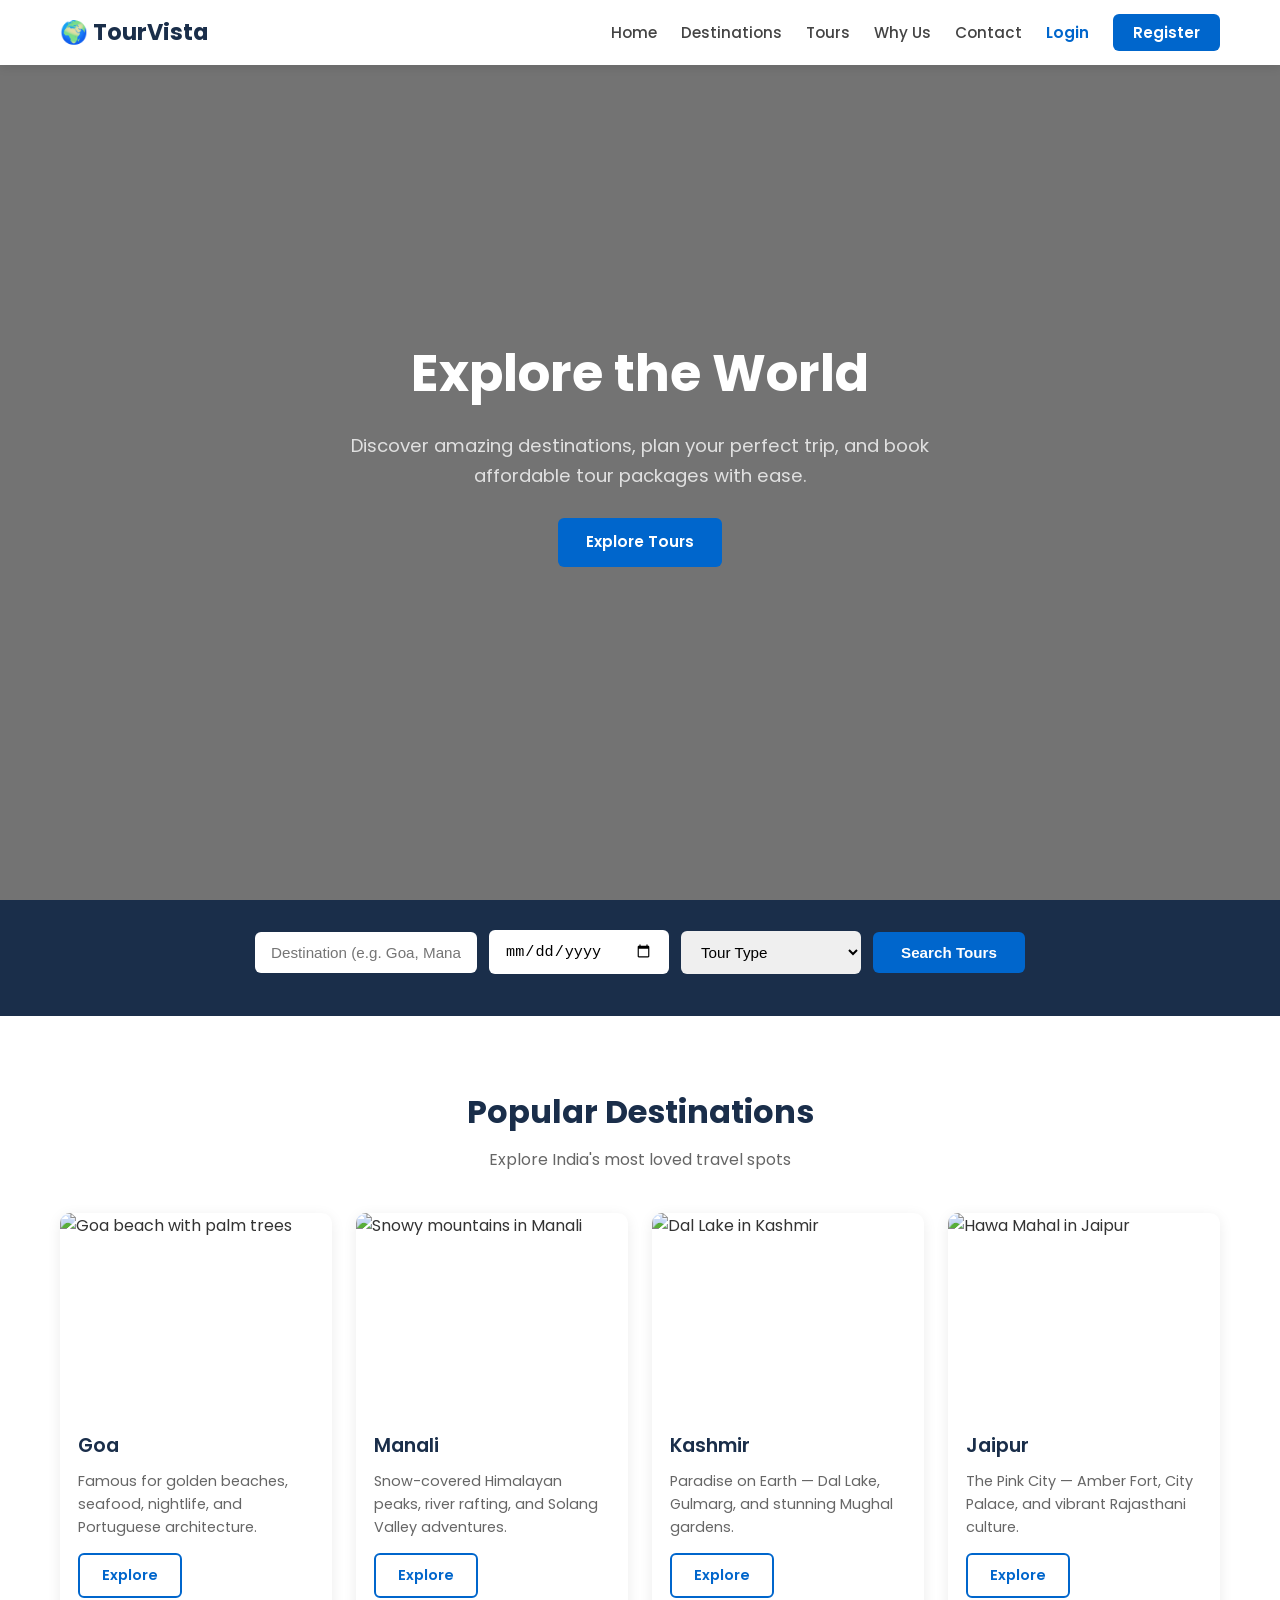
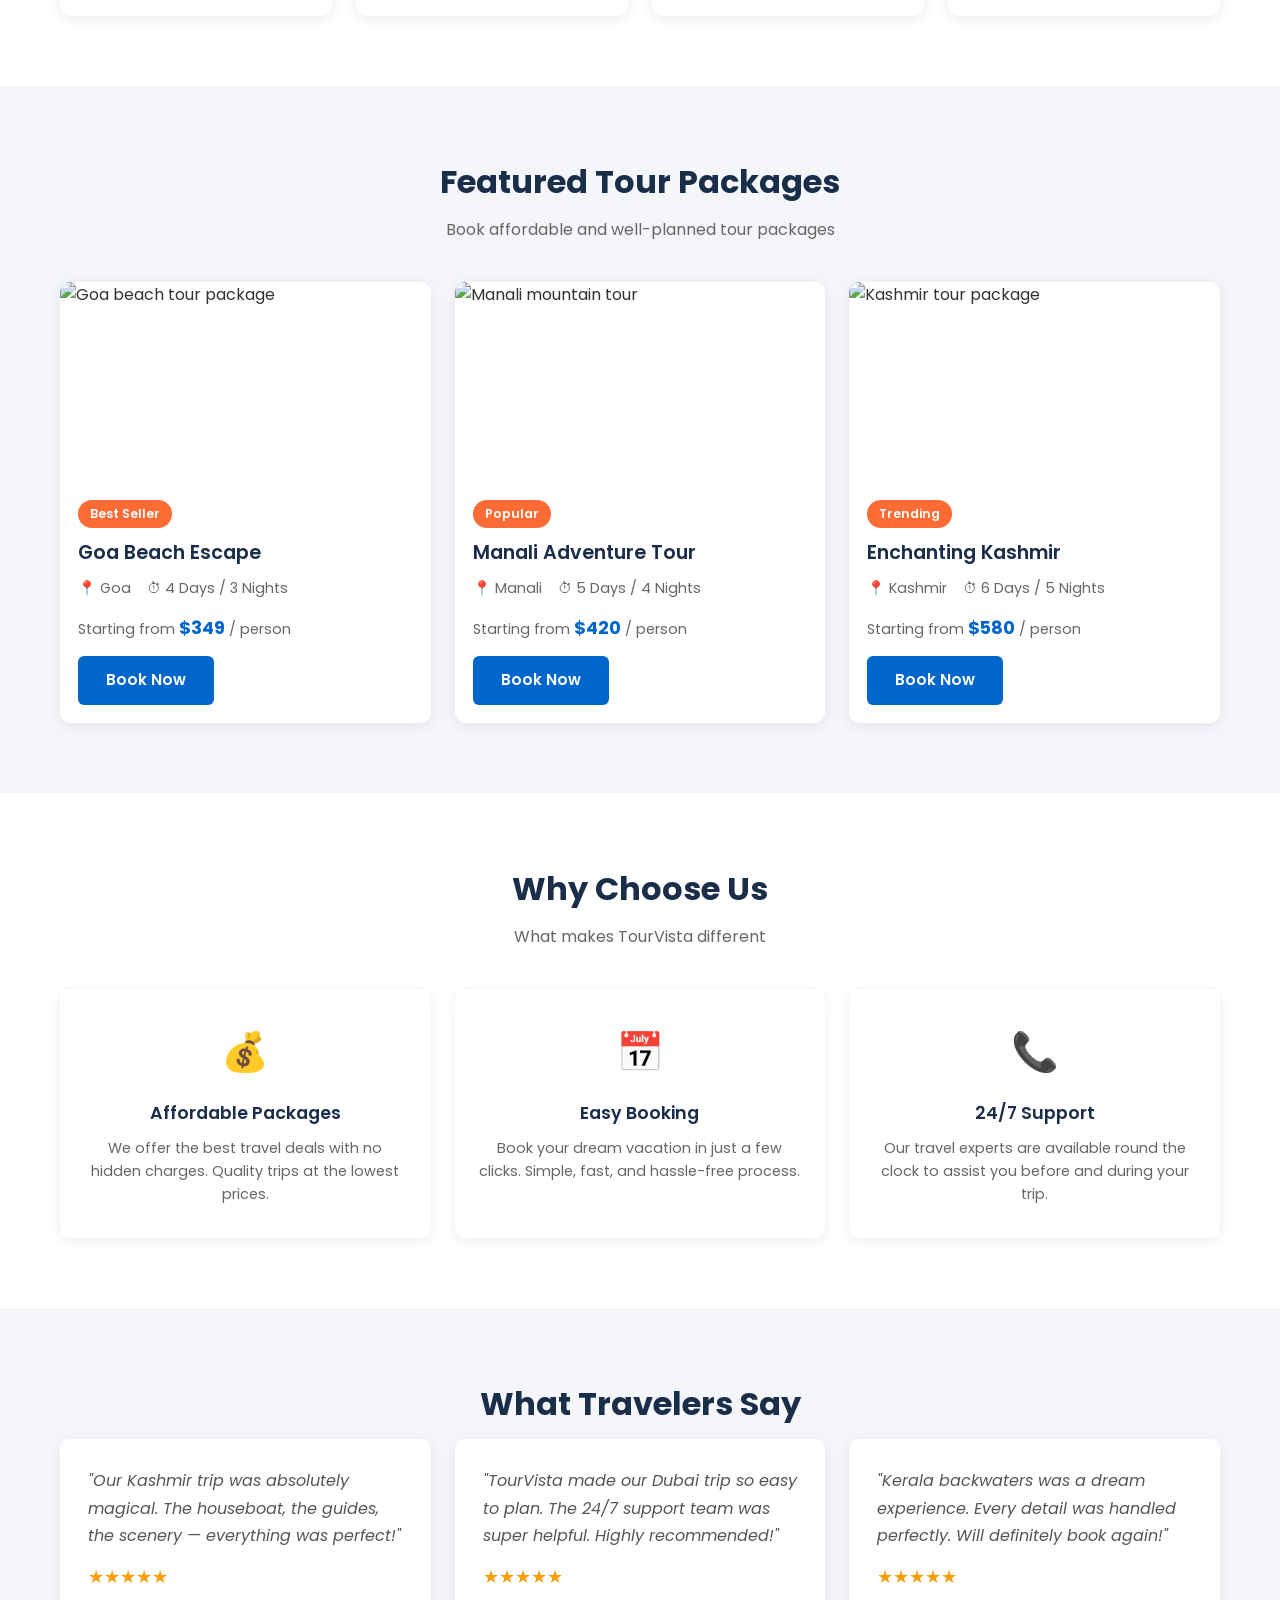
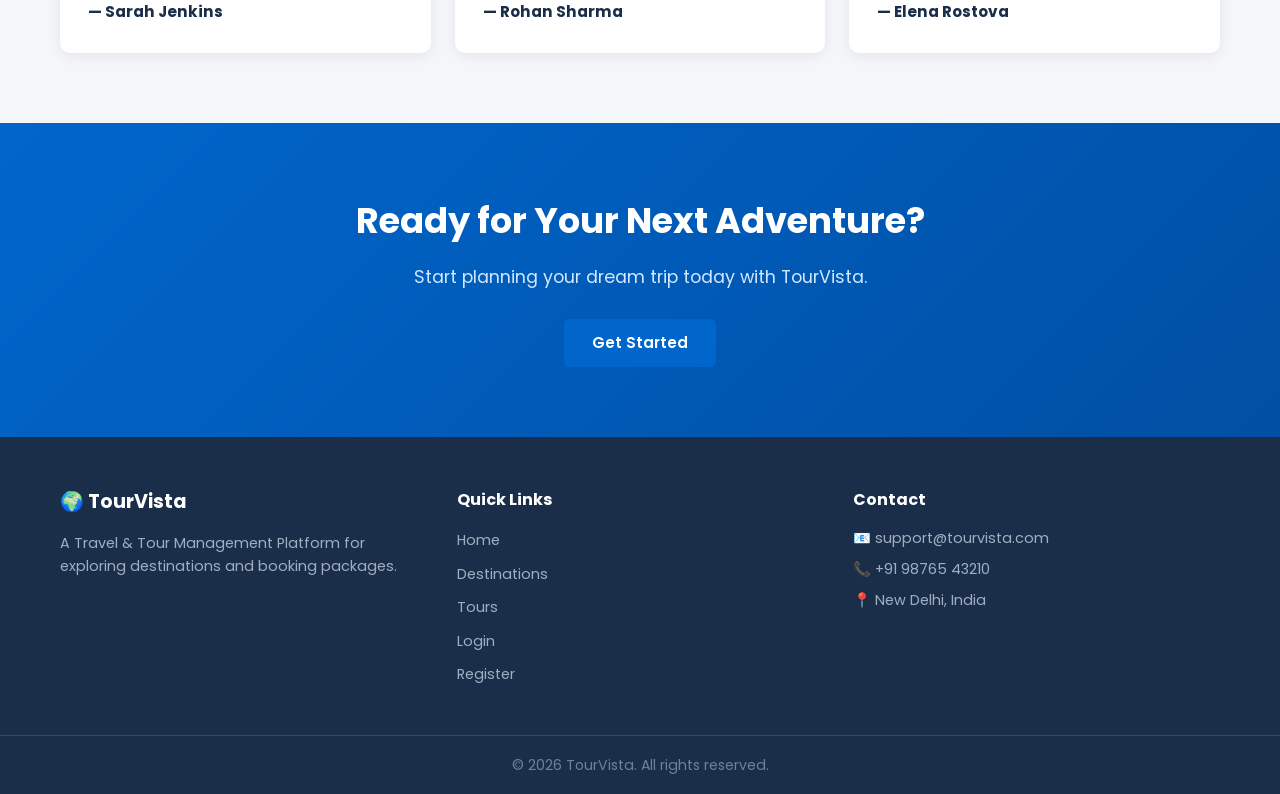
==== index.html @ 98163e72 "Create basic responsive home page" ====
<!DOCTYPE html>
<html lang="en">
<head>
  <meta charset="UTF-8">
  <meta name="viewport" content="width=device-width, initial-scale=1.0">
  <title>TourVista - Travel &amp; Tour Management Platform</title>
  <link rel="stylesheet" href="css/style.css">
</head>
<body>

  <!-- NAVBAR -->
  <header class="navbar">
    <div class="container nav-inner">
      <a href="index.html" class="logo">🌍 TourVista</a>

      <button class="menu-btn" id="menuBtn">&#9776;</button>

      <nav>
        <ul class="nav-links" id="navLinks">
          <li><a href="#hero">Home</a></li>
          <li><a href="#destinations">Destinations</a></li>
          <li><a href="#tours">Tours</a></li>
          <li><a href="#why-us">Why Us</a></li>
          <li><a href="#contact">Contact</a></li>
          <li><a href="login.html" class="btn-login">Login</a></li>
          <li><a href="register.html" class="btn-register">Register</a></li>
        </ul>
      </nav>
    </div>
  </header>

  <!-- HERO SECTION -->
  <section class="hero" id="hero">
    <div class="hero-content">
      <h1>Explore the World</h1>
      <p>Discover amazing destinations, plan your perfect trip, and book affordable tour packages with ease.</p>
      <a href="#tours" class="btn-primary">Explore Tours</a>
    </div>
  </section>

  <!-- SEARCH SECTION -->
  <section class="search-section" id="search">
    <div class="container">
      <div class="search-box">
        <input type="text" id="searchDest" placeholder="Destination (e.g. Goa, Manali)">
        <input type="date" id="searchDate">
        <select id="searchType">
          <option value="">Tour Type</option>
          <option value="beach">Beach</option>
          <option value="mountain">Mountain</option>
          <option value="heritage">Heritage</option>
          <option value="international">International</option>
        </select>
        <button class="btn-primary" id="searchBtn">Search Tours</button>
      </div>
      <p class="search-result" id="searchResult"></p>
    </div>
  </section>

  <!-- POPULAR DESTINATIONS -->
  <section class="section" id="destinations">
    <div class="container">
      <h2 class="section-title">Popular Destinations</h2>
      <p class="section-sub">Explore India's most loved travel spots</p>
      <div class="cards-grid">

        <div class="card" data-type="beach">
          <img src="https://images.unsplash.com/photo-1512343879784-a960bf40e7f2?w=600&q=80" alt="Goa beach with palm trees">
          <div class="card-body">
            <h3>Goa</h3>
            <p>Famous for golden beaches, seafood, nightlife, and Portuguese architecture.</p>
            <a href="#tours" class="btn-outline">Explore</a>
          </div>
        </div>

        <div class="card" data-type="mountain">
          <img src="https://images.unsplash.com/photo-1626621341517-bbf3d9990a23?w=600&q=80" alt="Snowy mountains in Manali">
          <div class="card-body">
            <h3>Manali</h3>
            <p>Snow-covered Himalayan peaks, river rafting, and Solang Valley adventures.</p>
            <a href="#tours" class="btn-outline">Explore</a>
          </div>
        </div>

        <div class="card" data-type="mountain">
          <img src="https://images.unsplash.com/photo-1595815771614-ade9d652a65d?w=600&q=80" alt="Dal Lake in Kashmir">
          <div class="card-body">
            <h3>Kashmir</h3>
            <p>Paradise on Earth — Dal Lake, Gulmarg, and stunning Mughal gardens.</p>
            <a href="#tours" class="btn-outline">Explore</a>
          </div>
        </div>

        <div class="card" data-type="heritage">
          <img src="https://images.unsplash.com/photo-1603262110263-fb010d6e75dc?w=600&q=80" alt="Hawa Mahal in Jaipur">
          <div class="card-body">
            <h3>Jaipur</h3>
            <p>The Pink City — Amber Fort, City Palace, and vibrant Rajasthani culture.</p>
            <a href="#tours" class="btn-outline">Explore</a>
          </div>
        </div>

      </div>
    </div>
  </section>

  <!-- FEATURED TOURS -->
  <section class="section bg-light" id="tours">
    <div class="container">
      <h2 class="section-title">Featured Tour Packages</h2>
      <p class="section-sub">Book affordable and well-planned tour packages</p>
      <div class="cards-grid">

        <div class="tour-card">
          <img src="https://images.unsplash.com/photo-1544644181-1484b3fdfc62?w=600&q=80" alt="Goa beach tour package">
          <div class="card-body">
            <span class="badge">Best Seller</span>
            <h3>Goa Beach Escape</h3>
            <p>📍 Goa &nbsp;&nbsp; ⏱ 4 Days / 3 Nights</p>
            <p class="price">Starting from <strong>$349</strong> / person</p>
            <a href="register.html" class="btn-primary">Book Now</a>
          </div>
        </div>

        <div class="tour-card">
          <img src="https://images.unsplash.com/photo-1506744038136-46273834b3fb?w=600&q=80" alt="Manali mountain tour">
          <div class="card-body">
            <span class="badge">Popular</span>
            <h3>Manali Adventure Tour</h3>
            <p>📍 Manali &nbsp;&nbsp; ⏱ 5 Days / 4 Nights</p>
            <p class="price">Starting from <strong>$420</strong> / person</p>
            <a href="register.html" class="btn-primary">Book Now</a>
          </div>
        </div>

        <div class="tour-card">
          <img src="https://images.unsplash.com/photo-1581793745862-99fde7fa73d2?w=600&q=80" alt="Kashmir tour package">
          <div class="card-body">
            <span class="badge">Trending</span>
            <h3>Enchanting Kashmir</h3>
            <p>📍 Kashmir &nbsp;&nbsp; ⏱ 6 Days / 5 Nights</p>
            <p class="price">Starting from <strong>$580</strong> / person</p>
            <a href="register.html" class="btn-primary">Book Now</a>
          </div>
        </div>

      </div>
    </div>
  </section>

  <!-- WHY CHOOSE US -->
  <section class="section" id="why-us">
    <div class="container">
      <h2 class="section-title">Why Choose Us</h2>
      <p class="section-sub">What makes TourVista different</p>
      <div class="features-grid">

        <div class="feature-card">
          <div class="feature-icon">💰</div>
          <h3>Affordable Packages</h3>
          <p>We offer the best travel deals with no hidden charges. Quality trips at the lowest prices.</p>
        </div>

        <div class="feature-card">
          <div class="feature-icon">📅</div>
          <h3>Easy Booking</h3>
          <p>Book your dream vacation in just a few clicks. Simple, fast, and hassle-free process.</p>
        </div>

        <div class="feature-card">
          <div class="feature-icon">📞</div>
          <h3>24/7 Support</h3>
          <p>Our travel experts are available round the clock to assist you before and during your trip.</p>
        </div>

      </div>
    </div>
  </section>

  <!-- TESTIMONIALS -->
  <section class="section bg-light" id="testimonials">
    <div class="container">
      <h2 class="section-title">What Travelers Say</h2>
      <div class="cards-grid">

        <div class="testimonial">
          <p>"Our Kashmir trip was absolutely magical. The houseboat, the guides, the scenery — everything was perfect!"</p>
          <div class="stars">★★★★★</div>
          <strong>— Sarah Jenkins</strong>
        </div>

        <div class="testimonial">
          <p>"TourVista made our Dubai trip so easy to plan. The 24/7 support team was super helpful. Highly recommended!"</p>
          <div class="stars">★★★★★</div>
          <strong>— Rohan Sharma</strong>
        </div>

        <div class="testimonial">
          <p>"Kerala backwaters was a dream experience. Every detail was handled perfectly. Will definitely book again!"</p>
          <div class="stars">★★★★★</div>
          <strong>— Elena Rostova</strong>
        </div>

      </div>
    </div>
  </section>

  <!-- CALL TO ACTION -->
  <section class="cta-section" id="contact">
    <div class="container">
      <h2>Ready for Your Next Adventure?</h2>
      <p>Start planning your dream trip today with TourVista.</p>
      <a href="register.html" class="btn-primary">Get Started</a>
    </div>
  </section>

  <!-- FOOTER -->
  <footer class="footer" id="footer">
    <div class="container footer-inner">
      <div class="footer-col">
        <h3>🌍 TourVista</h3>
        <p>A Travel &amp; Tour Management Platform for exploring destinations and booking packages.</p>
      </div>
      <div class="footer-col">
        <h4>Quick Links</h4>
        <ul>
          <li><a href="#hero">Home</a></li>
          <li><a href="#destinations">Destinations</a></li>
          <li><a href="#tours">Tours</a></li>
          <li><a href="login.html">Login</a></li>
          <li><a href="register.html">Register</a></li>
        </ul>
      </div>
      <div class="footer-col">
        <h4>Contact</h4>
        <p>📧 support@tourvista.com</p>
        <p>📞 +91 98765 43210</p>
        <p>📍 New Delhi, India</p>
      </div>
    </div>
    <div class="footer-bottom">
      <p>&copy; 2026 TourVista. All rights reserved.</p>
    </div>
  </footer>

  <script src="js/main.js"></script>
</body>
</html>
---- css/style.css ----
/* ============================================
   TourVista - Travel & Tour Management Platform
   Main Stylesheet (Easy-to-Intermediate Level)
   ============================================ */

/* Google Font */
@import url('https://fonts.googleapis.com/css2?family=Poppins:wght@400;500;600;700&display=swap');

/* === RESET & BASE === */
* {
  margin: 0;
  padding: 0;
  box-sizing: border-box;
}

body {
  font-family: 'Poppins', sans-serif;
  color: #333;
  background-color: #fff;
  line-height: 1.6;
}

a {
  text-decoration: none;
  color: inherit;
}

ul {
  list-style: none;
}

img {
  width: 100%;
  display: block;
  object-fit: cover;
}

.container {
  max-width: 1200px;
  margin: 0 auto;
  padding: 0 20px;
}

.section {
  padding: 70px 0;
}

.bg-light {
  background-color: #f4f6f9;
}

/* === SECTION HEADINGS === */
.section-title {
  text-align: center;
  font-size: 2rem;
  font-weight: 700;
  color: #1a2e4a;
  margin-bottom: 10px;
}

.section-sub {
  text-align: center;
  color: #666;
  margin-bottom: 40px;
}

/* === BUTTONS === */
.btn-primary {
  display: inline-block;
  background-color: #0066cc;
  color: #fff;
  padding: 12px 28px;
  border-radius: 6px;
  font-size: 0.95rem;
  font-weight: 600;
  border: none;
  cursor: pointer;
  transition: background-color 0.3s;
}

.btn-primary:hover {
  background-color: #004fa3;
  color: #fff;
}

.btn-outline {
  display: inline-block;
  border: 2px solid #0066cc;
  color: #0066cc;
  padding: 9px 22px;
  border-radius: 6px;
  font-weight: 600;
  font-size: 0.9rem;
  transition: all 0.3s;
}

.btn-outline:hover {
  background-color: #0066cc;
  color: #fff;
}

/* === NAVBAR === */
.navbar {
  position: fixed;
  top: 0;
  width: 100%;
  background-color: #fff;
  box-shadow: 0 2px 10px rgba(0,0,0,0.1);
  z-index: 100;
}

.nav-inner {
  display: flex;
  align-items: center;
  justify-content: space-between;
  height: 65px;
}

.logo {
  font-size: 1.4rem;
  font-weight: 700;
  color: #1a2e4a;
}

.nav-links {
  display: flex;
  align-items: center;
  gap: 24px;
}

.nav-links a {
  font-weight: 500;
  color: #444;
  font-size: 0.95rem;
  transition: color 0.2s;
}

.nav-links a:hover {
  color: #0066cc;
}

.btn-login {
  color: #0066cc !important;
  font-weight: 600 !important;
}

.btn-register {
  background-color: #0066cc;
  color: #fff !important;
  padding: 8px 20px;
  border-radius: 6px;
  font-weight: 600 !important;
  transition: background-color 0.3s !important;
}

.btn-register:hover {
  background-color: #004fa3 !important;
}

/* Mobile hamburger button */
.menu-btn {
  display: none;
  background: none;
  border: none;
  font-size: 1.6rem;
  cursor: pointer;
  color: #1a2e4a;
}

/* === HERO SECTION === */
.hero {
  height: 100vh;
  background: linear-gradient(rgba(0,0,0,0.55), rgba(0,0,0,0.55)),
              url('https://images.unsplash.com/photo-1506929562872-bb421503ef21?w=1600&q=80')
              center/cover no-repeat;
  display: flex;
  align-items: center;
  justify-content: center;
  text-align: center;
  color: #fff;
}

.hero-content h1 {
  font-size: 3.2rem;
  font-weight: 700;
  margin-bottom: 16px;
}

.hero-content p {
  font-size: 1.15rem;
  max-width: 580px;
  margin: 0 auto 28px;
  color: #e0e0e0;
}

/* === SEARCH SECTION === */
.search-section {
  background-color: #1a2e4a;
  padding: 30px 0;
}

.search-box {
  display: flex;
  gap: 12px;
  flex-wrap: wrap;
  align-items: center;
  justify-content: center;
}

.search-box input,
.search-box select {
  padding: 12px 16px;
  border: none;
  border-radius: 6px;
  font-size: 0.95rem;
  min-width: 180px;
  outline: none;
}

.search-result {
  text-align: center;
  color: #90cdf4;
  margin-top: 12px;
  font-size: 0.95rem;
}

/* === DESTINATION & TOUR CARDS === */
.cards-grid {
  display: grid;
  grid-template-columns: repeat(auto-fit, minmax(260px, 1fr));
  gap: 24px;
}

.card {
  background: #fff;
  border-radius: 10px;
  overflow: hidden;
  box-shadow: 0 3px 14px rgba(0,0,0,0.08);
  transition: transform 0.3s, box-shadow 0.3s;
}

.card:hover {
  transform: translateY(-6px);
  box-shadow: 0 8px 24px rgba(0,0,0,0.12);
}

.card img {
  height: 200px;
}

.card-body {
  padding: 18px;
}

.card-body h3 {
  font-size: 1.2rem;
  font-weight: 600;
  color: #1a2e4a;
  margin-bottom: 8px;
}

.card-body p {
  color: #666;
  font-size: 0.9rem;
  margin-bottom: 14px;
}

/* Tour cards */
.tour-card {
  background: #fff;
  border-radius: 10px;
  overflow: hidden;
  box-shadow: 0 3px 14px rgba(0,0,0,0.08);
  transition: transform 0.3s, box-shadow 0.3s;
}

.tour-card:hover {
  transform: translateY(-6px);
  box-shadow: 0 8px 24px rgba(0,0,0,0.12);
}

.tour-card img {
  height: 200px;
}

.badge {
  display: inline-block;
  background-color: #ff6b35;
  color: #fff;
  padding: 4px 12px;
  border-radius: 20px;
  font-size: 0.78rem;
  font-weight: 600;
  margin-bottom: 10px;
}

.price {
  color: #333;
  font-size: 0.95rem;
  margin-bottom: 14px;
}

.price strong {
  color: #0066cc;
  font-size: 1.1rem;
}

/* === WHY CHOOSE US === */
.features-grid {
  display: grid;
  grid-template-columns: repeat(auto-fit, minmax(240px, 1fr));
  gap: 24px;
}

.feature-card {
  background: #fff;
  border-radius: 10px;
  padding: 32px 24px;
  text-align: center;
  box-shadow: 0 3px 14px rgba(0,0,0,0.07);
  transition: transform 0.3s;
}

.feature-card:hover {
  transform: translateY(-5px);
}

.feature-icon {
  font-size: 2.4rem;
  margin-bottom: 16px;
}

.feature-card h3 {
  font-size: 1.1rem;
  font-weight: 600;
  color: #1a2e4a;
  margin-bottom: 10px;
}

.feature-card p {
  color: #666;
  font-size: 0.9rem;
}

/* === TESTIMONIALS === */
.testimonial {
  background: #fff;
  border-radius: 10px;
  padding: 28px;
  box-shadow: 0 3px 14px rgba(0,0,0,0.07);
}

.testimonial p {
  color: #555;
  font-style: italic;
  margin-bottom: 14px;
  line-height: 1.7;
}

.stars {
  color: #f59e0b;
  font-size: 1.1rem;
  margin-bottom: 8px;
}

.testimonial strong {
  color: #1a2e4a;
  font-size: 0.95rem;
}

/* === CALL TO ACTION === */
.cta-section {
  background: linear-gradient(135deg, #0066cc, #004fa3);
  color: #fff;
  text-align: center;
  padding: 70px 20px;
}

.cta-section h2 {
  font-size: 2.2rem;
  font-weight: 700;
  margin-bottom: 14px;
}

.cta-section p {
  font-size: 1.1rem;
  color: #d0e7ff;
  margin-bottom: 28px;
}

/* === FOOTER === */
.footer {
  background-color: #1a2e4a;
  color: #a0aec0;
  padding: 50px 0 0;
}

.footer-inner {
  display: grid;
  grid-template-columns: repeat(auto-fit, minmax(200px, 1fr));
  gap: 30px;
  padding-bottom: 40px;
}

.footer-col h3 {
  color: #fff;
  font-size: 1.2rem;
  margin-bottom: 14px;
}

.footer-col h4 {
  color: #fff;
  font-size: 1rem;
  margin-bottom: 14px;
}

.footer-col p {
  margin-bottom: 8px;
  font-size: 0.9rem;
}

.footer-col ul li {
  margin-bottom: 8px;
}

.footer-col ul li a {
  color: #a0aec0;
  font-size: 0.9rem;
  transition: color 0.2s;
}

.footer-col ul li a:hover {
  color: #fff;
}

.footer-bottom {
  border-top: 1px solid #2d4a70;
  text-align: center;
  padding: 18px 0;
  font-size: 0.88rem;
  color: #718096;
}

/* === RESPONSIVE === */
@media (max-width: 768px) {
  .menu-btn {
    display: block;
  }

  nav {
    position: absolute;
    top: 65px;
    left: 0;
    right: 0;
    background: #fff;
    box-shadow: 0 4px 10px rgba(0,0,0,0.1);
    display: none;
  }

  nav.open {
    display: block;
  }

  .nav-links {
    flex-direction: column;
    align-items: flex-start;
    padding: 16px 20px;
    gap: 14px;
  }

  .hero-content h1 {
    font-size: 2.2rem;
  }

  .hero-content p {
    font-size: 1rem;
  }

  .search-box {
    flex-direction: column;
    align-items: stretch;
  }

  .search-box input,
  .search-box select {
    width: 100%;
  }
}
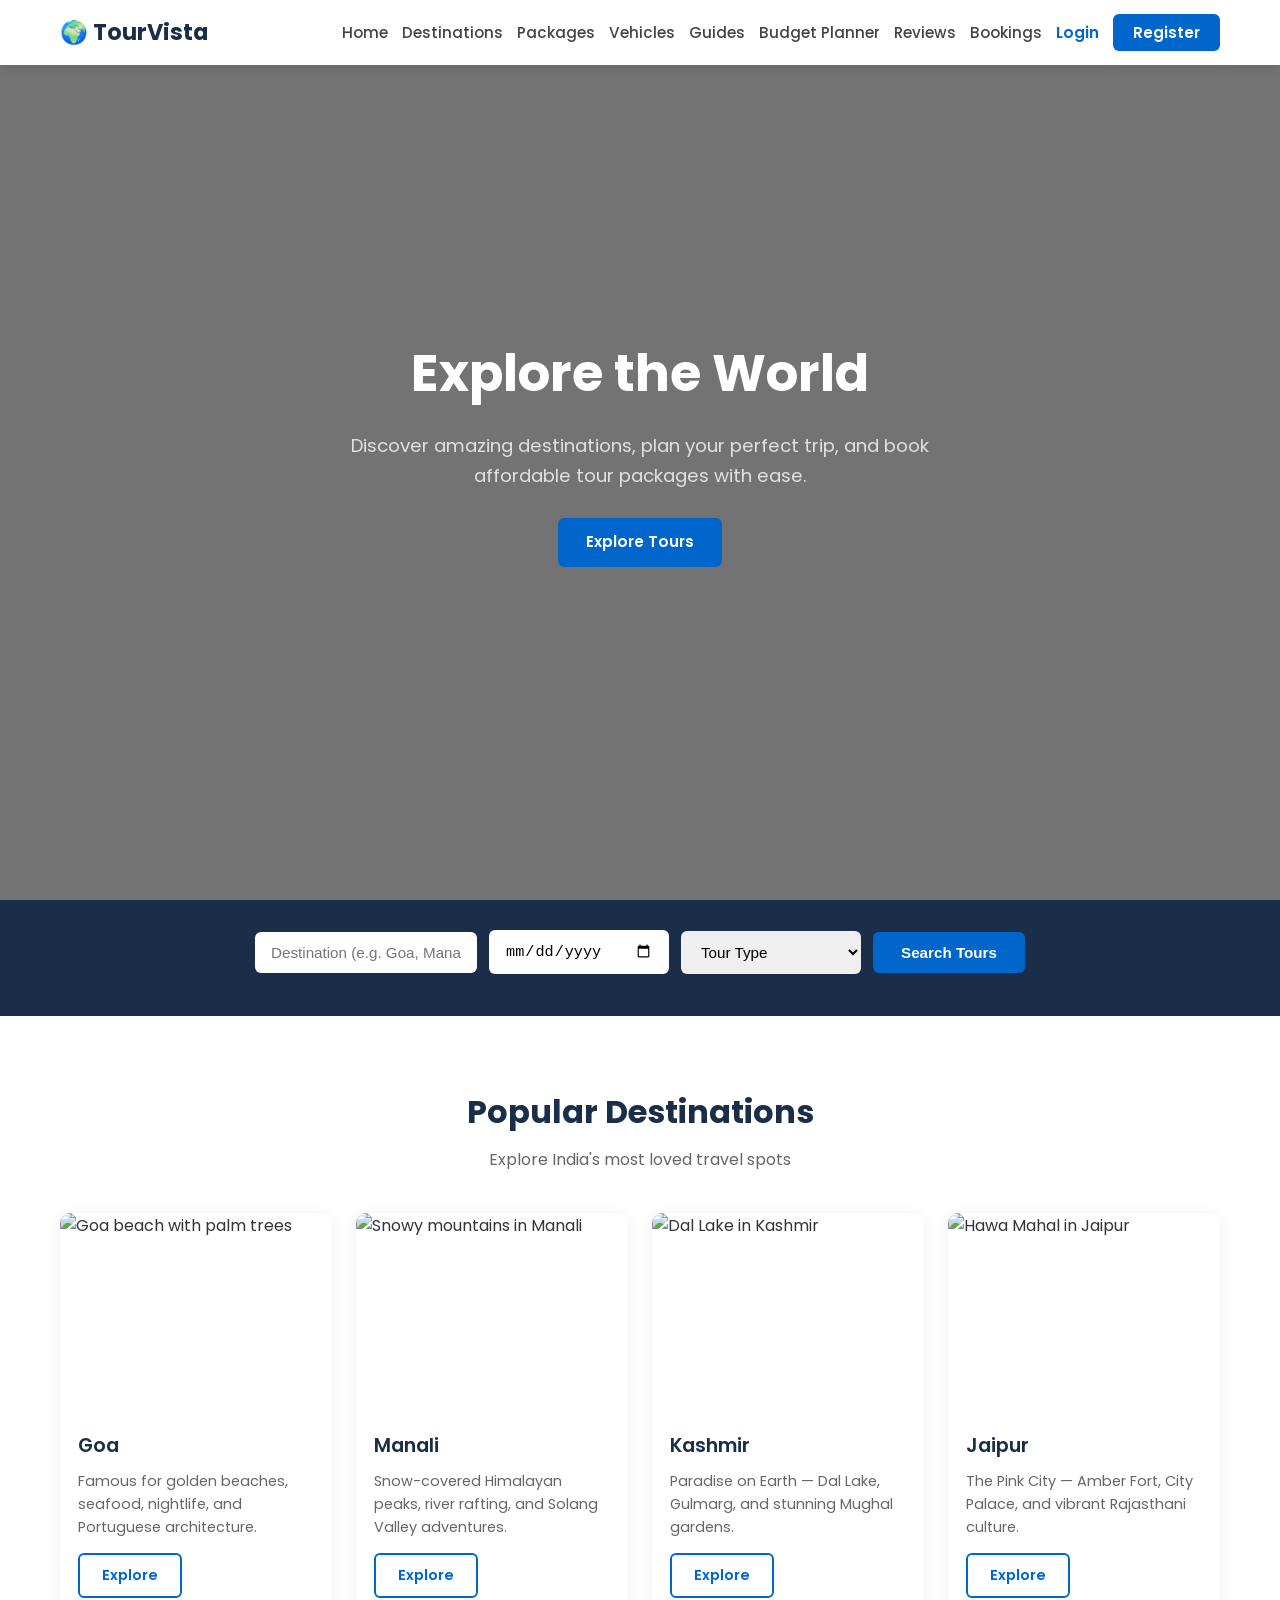
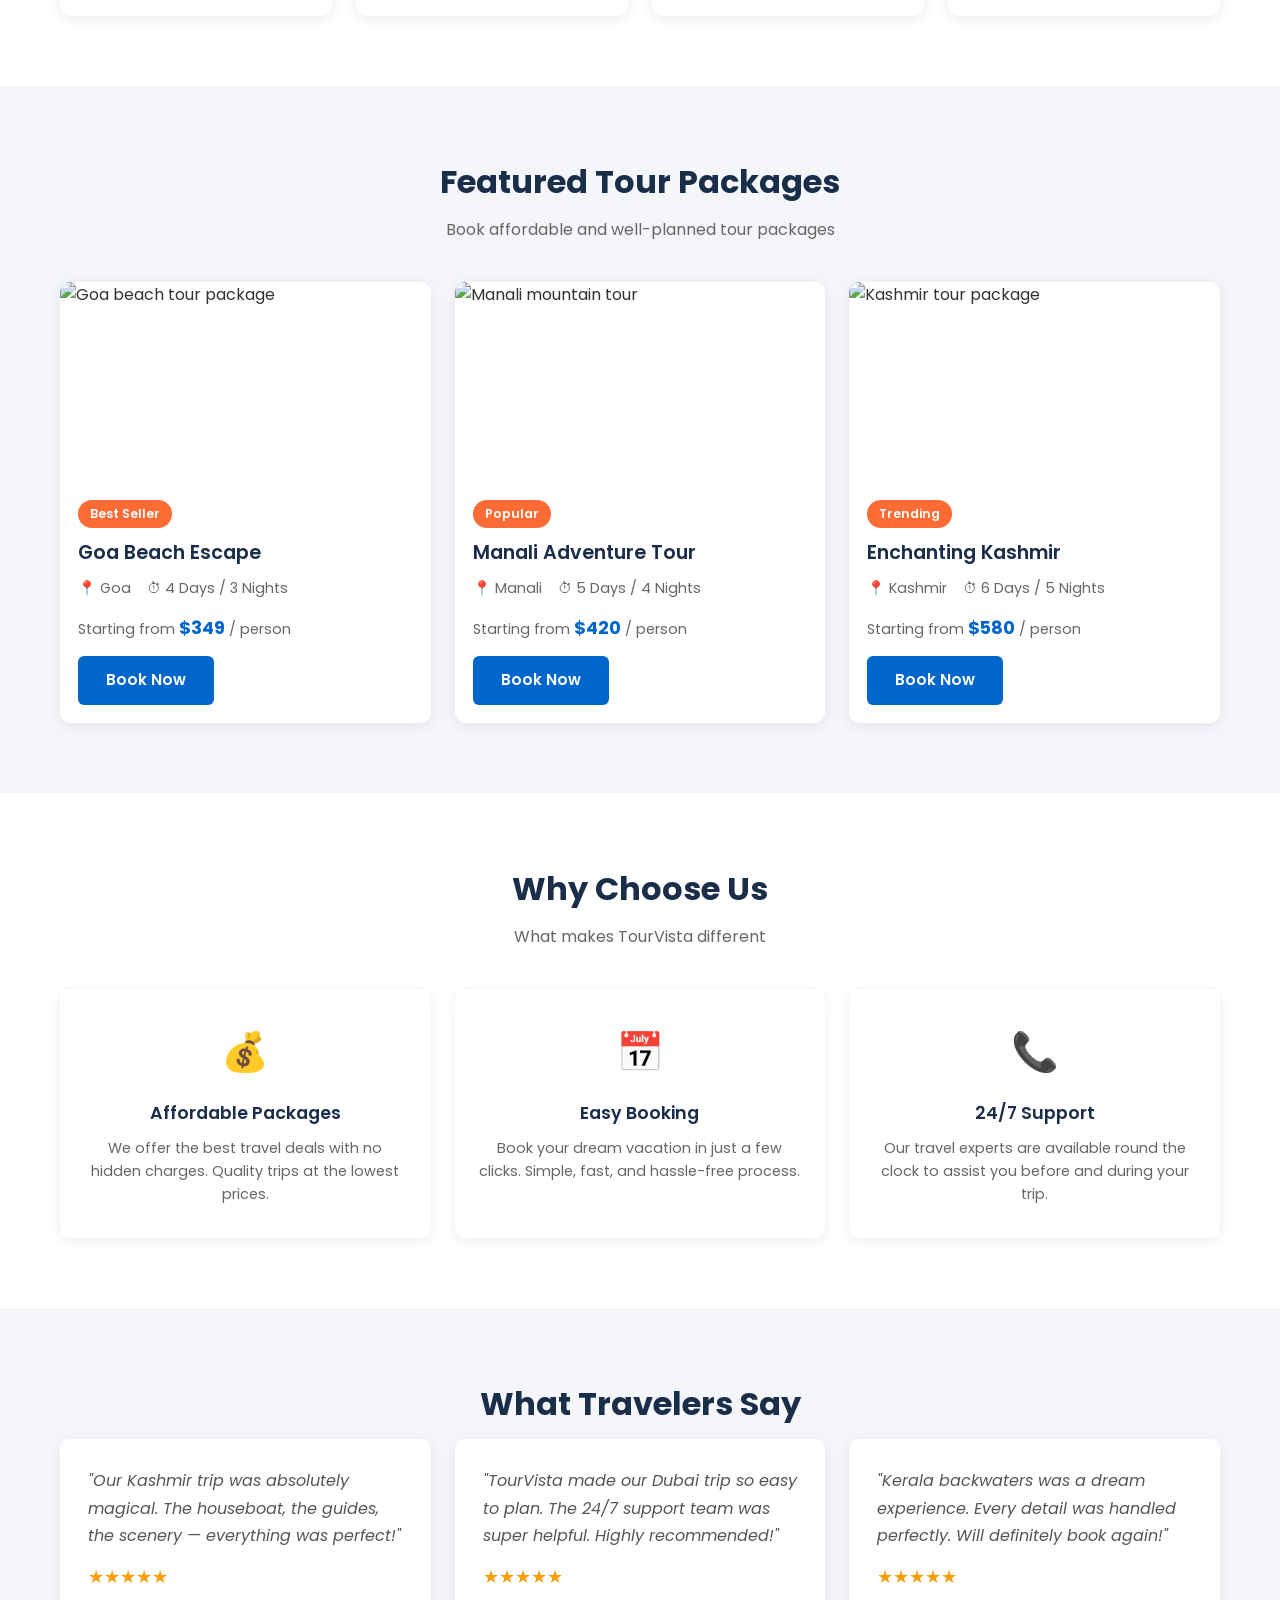
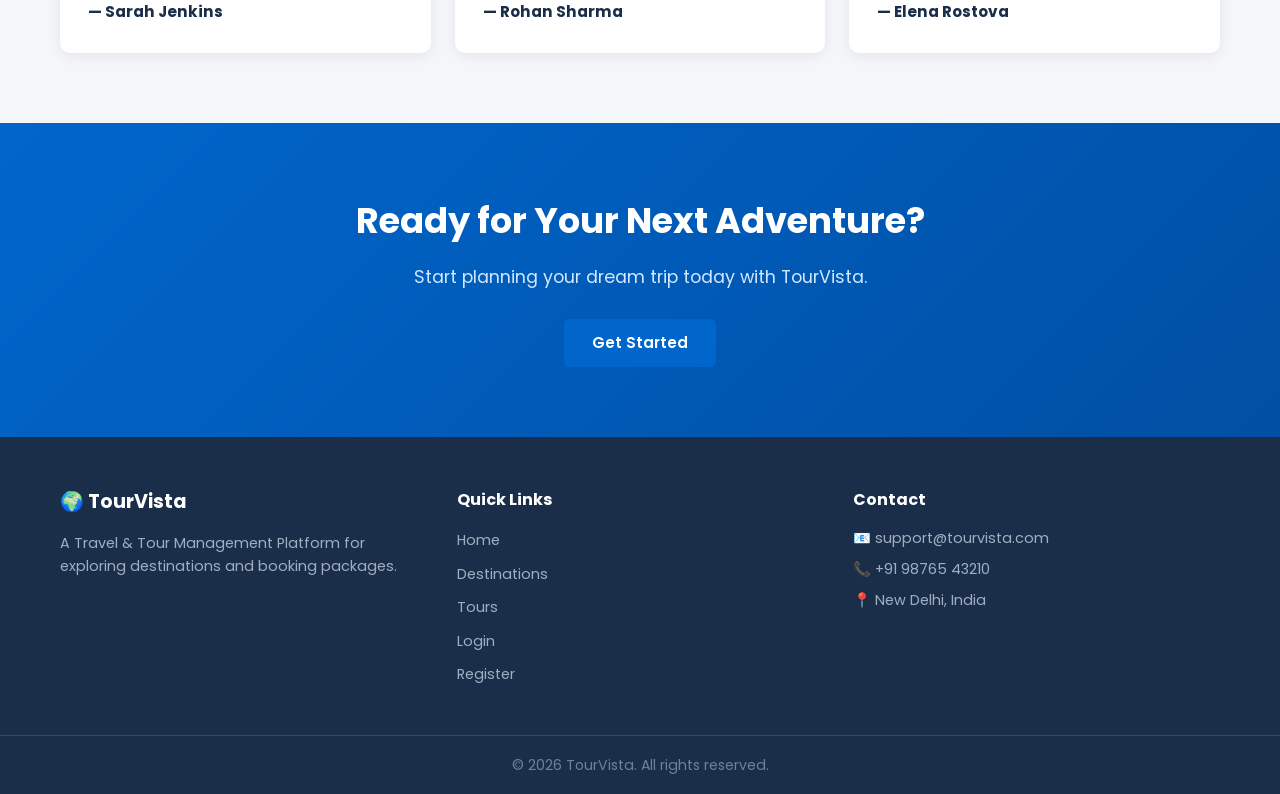
==== commit 1429b3d5: "Integrate all TourVista modules and responsive navbar" ====
--- a/index.html
+++ b/index.html
@@ -1,35 +1,63 @@
 <!DOCTYPE html>
 <html lang="en">
+
 <head>
   <meta charset="UTF-8">
   <meta name="viewport" content="width=device-width, initial-scale=1.0">
   <title>TourVista - Travel &amp; Tour Management Platform</title>
   <link rel="stylesheet" href="css/style.css">
 </head>
-<body>
-
-  <!-- NAVBAR -->
-  <header class="navbar">
-    <div class="container nav-inner">
-      <a href="index.html" class="logo">🌍 TourVista</a>
-
-      <button class="menu-btn" id="menuBtn">&#9776;</button>
-
-      <nav>
-        <ul class="nav-links" id="navLinks">
-          <li><a href="#hero">Home</a></li>
-          <li><a href="#destinations">Destinations</a></li>
-          <li><a href="#tours">Tours</a></li>
-          <li><a href="#why-us">Why Us</a></li>
-          <li><a href="#contact">Contact</a></li>
-          <li><a href="login.html" class="btn-login">Login</a></li>
-          <li><a href="register.html" class="btn-register">Register</a></li>
-        </ul>
-      </nav>
-    </div>
-  </header>
-
-  <!-- HERO SECTION -->
+<body>  
+
+    <header class="navbar">
+  <div class="container nav-inner">
+
+    <a href="index.html" class="logo">🌍 TourVista</a>
+
+    <button class="menu-btn" id="menuBtn">&#9776;</button>
+
+    <nav>
+      <ul class="nav-links" id="navLinks">
+
+        <li><a href="index.html">Home</a></li>
+
+        <li><a href="pages/destinations.html">Destinations</a></li>
+
+        <li><a href="packages.html">Packages</a></li>
+
+        <li><a href="vehicles.html">Vehicles</a></li>
+
+        <li><a href="guides.html">Guides</a></li>
+
+        <li><a href="planner.html">Budget Planner</a></li>
+
+        <li><a href="reviews.html">Reviews</a></li>
+
+        <li><a href="bookings.html">Bookings</a></li>
+
+        <li id="login-nav">
+          <a href="login.html" class="btn-login">Login</a>
+        </li>
+
+        <li id="register-nav">
+          <a href="register.html" class="btn-register">Register</a>
+        </li>
+
+        <li id="user-nav" style="display: none;">
+          <span id="welcome-user"></span>
+        </li>
+
+        <li id="logout-nav" style="display: none;">
+          <button id="logout-btn" class="btn-login">Logout</button>
+        </li>
+
+      </ul>
+    </nav>
+
+  </div>
+</header>
+
+
   <section class="hero" id="hero">
     <div class="hero-content">
       <h1>Explore the World</h1>
@@ -38,7 +66,7 @@
     </div>
   </section>
 
-  <!-- SEARCH SECTION -->
+
   <section class="search-section" id="search">
     <div class="container">
       <div class="search-box">
@@ -57,7 +85,7 @@
     </div>
   </section>
 
-  <!-- POPULAR DESTINATIONS -->
+
   <section class="section" id="destinations">
     <div class="container">
       <h2 class="section-title">Popular Destinations</h2>
@@ -65,7 +93,8 @@
       <div class="cards-grid">
 
         <div class="card" data-type="beach">
-          <img src="https://images.unsplash.com/photo-1512343879784-a960bf40e7f2?w=600&q=80" alt="Goa beach with palm trees">
+          <img src="https://images.unsplash.com/photo-1512343879784-a960bf40e7f2?w=600&q=80"
+            alt="Goa beach with palm trees">
           <div class="card-body">
             <h3>Goa</h3>
             <p>Famous for golden beaches, seafood, nightlife, and Portuguese architecture.</p>
@@ -74,7 +103,8 @@
         </div>
 
         <div class="card" data-type="mountain">
-          <img src="https://images.unsplash.com/photo-1626621341517-bbf3d9990a23?w=600&q=80" alt="Snowy mountains in Manali">
+          <img src="https://images.unsplash.com/photo-1626621341517-bbf3d9990a23?w=600&q=80"
+            alt="Snowy mountains in Manali">
           <div class="card-body">
             <h3>Manali</h3>
             <p>Snow-covered Himalayan peaks, river rafting, and Solang Valley adventures.</p>
@@ -92,7 +122,7 @@
         </div>
 
         <div class="card" data-type="heritage">
-          <img src="https://images.unsplash.com/photo-1603262110263-fb010d6e75dc?w=600&q=80" alt="Hawa Mahal in Jaipur">
+          <img src="https://images.unsplash.com/photo-1599661046289-e31897846e41?w=600&q=80" alt="Hawa Mahal in Jaipur">
           <div class="card-body">
             <h3>Jaipur</h3>
             <p>The Pink City — Amber Fort, City Palace, and vibrant Rajasthani culture.</p>
@@ -104,7 +134,7 @@
     </div>
   </section>
 
-  <!-- FEATURED TOURS -->
+
   <section class="section bg-light" id="tours">
     <div class="container">
       <h2 class="section-title">Featured Tour Packages</h2>
@@ -148,7 +178,7 @@
     </div>
   </section>
 
-  <!-- WHY CHOOSE US -->
+
   <section class="section" id="why-us">
     <div class="container">
       <h2 class="section-title">Why Choose Us</h2>
@@ -177,26 +207,29 @@
     </div>
   </section>
 
-  <!-- TESTIMONIALS -->
+
   <section class="section bg-light" id="testimonials">
     <div class="container">
       <h2 class="section-title">What Travelers Say</h2>
       <div class="cards-grid">
 
         <div class="testimonial">
-          <p>"Our Kashmir trip was absolutely magical. The houseboat, the guides, the scenery — everything was perfect!"</p>
+          <p>"Our Kashmir trip was absolutely magical. The houseboat, the guides, the scenery — everything was perfect!"
+          </p>
           <div class="stars">★★★★★</div>
           <strong>— Sarah Jenkins</strong>
         </div>
 
         <div class="testimonial">
-          <p>"TourVista made our Dubai trip so easy to plan. The 24/7 support team was super helpful. Highly recommended!"</p>
+          <p>"TourVista made our Dubai trip so easy to plan. The 24/7 support team was super helpful. Highly
+            recommended!"</p>
           <div class="stars">★★★★★</div>
           <strong>— Rohan Sharma</strong>
         </div>
 
         <div class="testimonial">
-          <p>"Kerala backwaters was a dream experience. Every detail was handled perfectly. Will definitely book again!"</p>
+          <p>"Kerala backwaters was a dream experience. Every detail was handled perfectly. Will definitely book again!"
+          </p>
           <div class="stars">★★★★★</div>
           <strong>— Elena Rostova</strong>
         </div>
@@ -205,7 +238,7 @@
     </div>
   </section>
 
-  <!-- CALL TO ACTION -->
+
   <section class="cta-section" id="contact">
     <div class="container">
       <h2>Ready for Your Next Adventure?</h2>
@@ -214,7 +247,7 @@
     </div>
   </section>
 
-  <!-- FOOTER -->
+
   <footer class="footer" id="footer">
     <div class="container footer-inner">
       <div class="footer-col">
@@ -243,6 +276,8 @@
     </div>
   </footer>
 
+  <!-- JavaScript file connected -->
   <script src="js/main.js"></script>
 </body>
-</html>
+
+</html>
--- a/css/style.css
+++ b/css/style.css
@@ -486,3 +486,25 @@
     width: 100%;
   }
 }
+/* Navbar alignment fix */
+.logo {
+    white-space: nowrap;
+    flex-shrink: 0;
+}
+
+.nav-links {
+    gap: 14px;
+    flex-wrap: nowrap;
+}
+
+.nav-links li {
+    white-space: nowrap;
+}
+
+.nav-links a {
+    font-size: 0.95rem;
+}
+
+#welcome-user {
+    white-space: nowrap;
+}
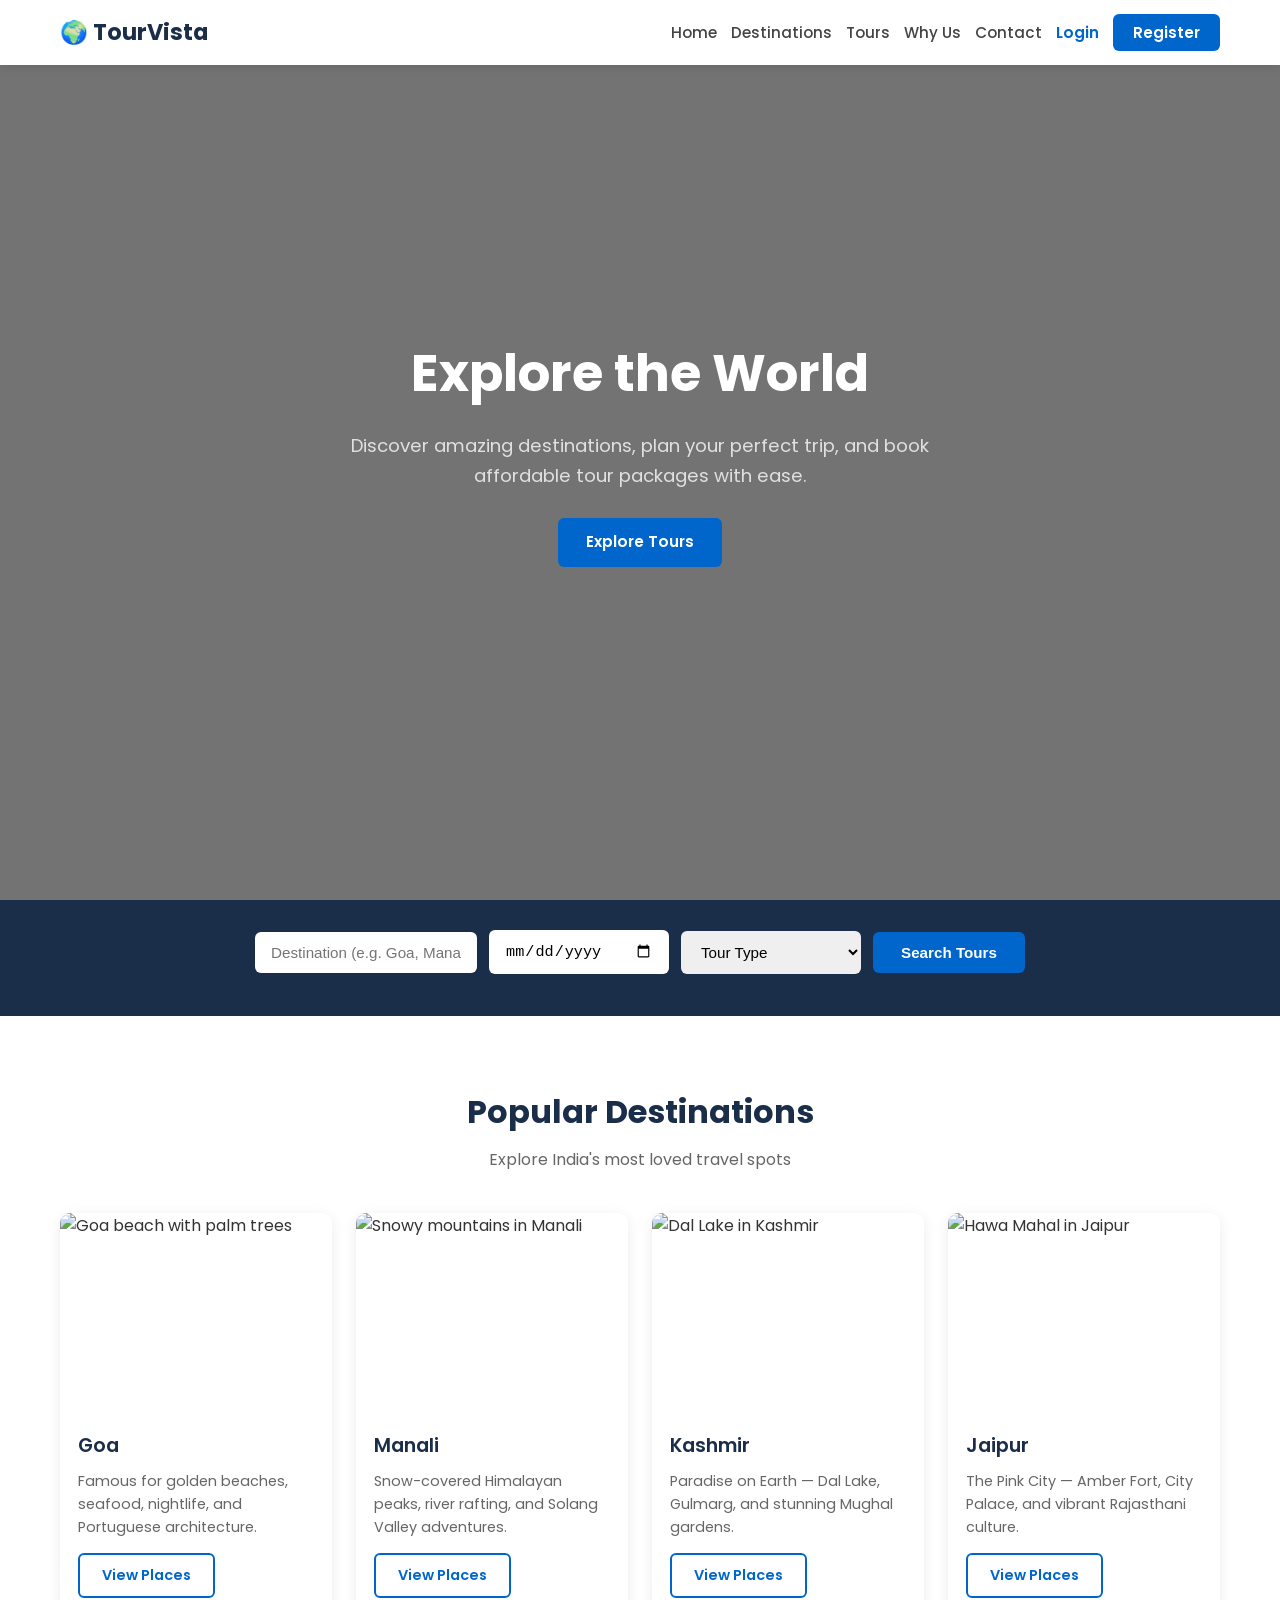
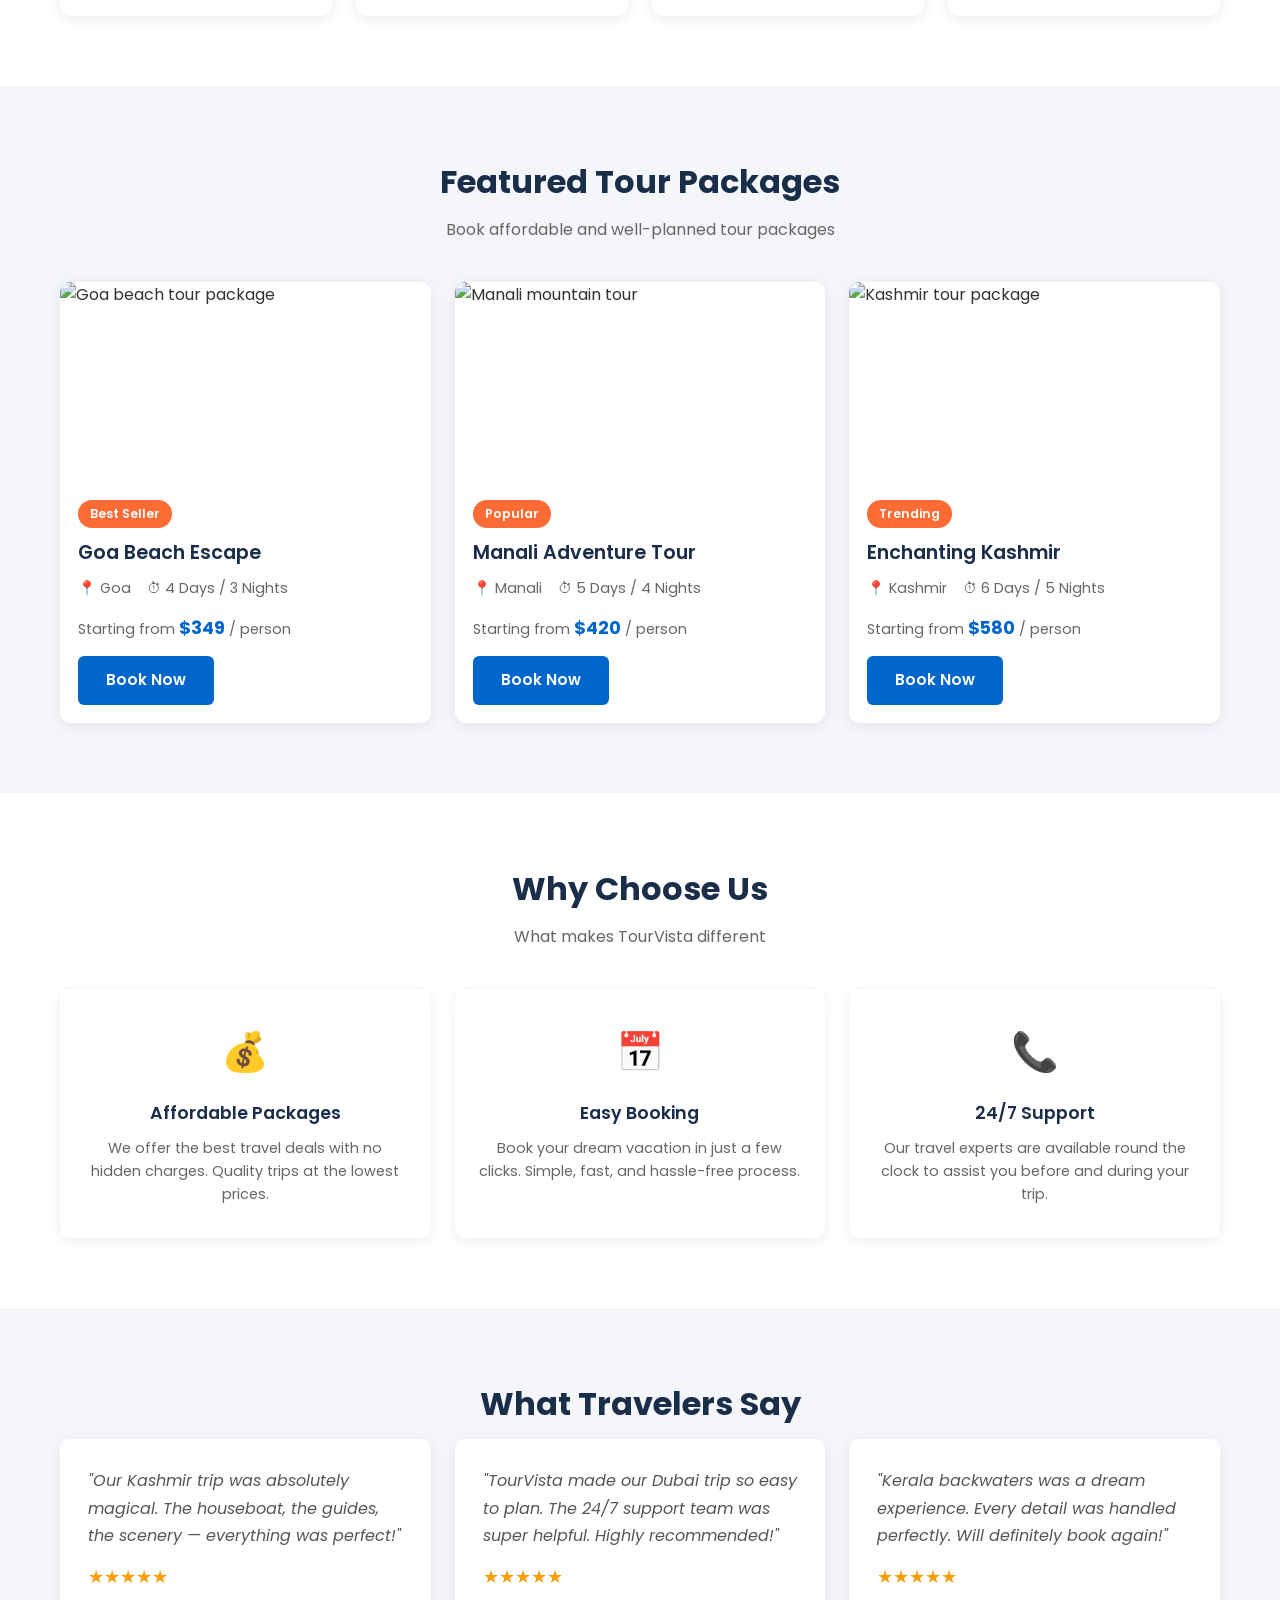
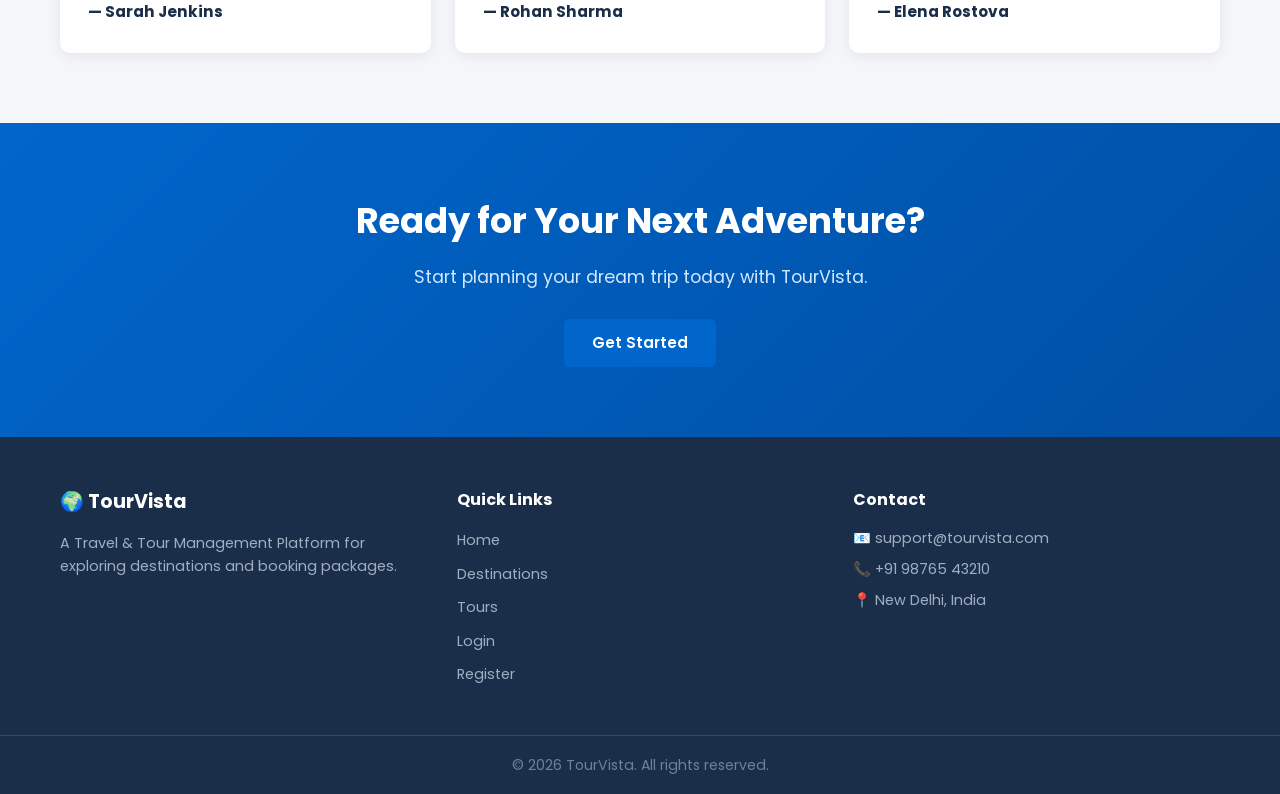
==== commit 8649f064: "Complete responsive destinations module" ====
--- a/index.html
+++ b/index.html
@@ -1,6 +1,5 @@
 <!DOCTYPE html>
 <html lang="en">
-
 <head>
   <meta charset="UTF-8">
   <meta name="viewport" content="width=device-width, initial-scale=1.0">
@@ -9,55 +8,28 @@
 </head>
 <body>  
 
-    <header class="navbar">
-  <div class="container nav-inner">
-
-    <a href="index.html" class="logo">🌍 TourVista</a>
-
-    <button class="menu-btn" id="menuBtn">&#9776;</button>
-
-    <nav>
-      <ul class="nav-links" id="navLinks">
-
-        <li><a href="index.html">Home</a></li>
-
-        <li><a href="pages/destinations.html">Destinations</a></li>
-
-        <li><a href="packages.html">Packages</a></li>
-
-        <li><a href="vehicles.html">Vehicles</a></li>
-
-        <li><a href="guides.html">Guides</a></li>
-
-        <li><a href="planner.html">Budget Planner</a></li>
-
-        <li><a href="reviews.html">Reviews</a></li>
-
-        <li><a href="bookings.html">Bookings</a></li>
-
-        <li id="login-nav">
-          <a href="login.html" class="btn-login">Login</a>
-        </li>
-
-        <li id="register-nav">
-          <a href="register.html" class="btn-register">Register</a>
-        </li>
-
-        <li id="user-nav" style="display: none;">
-          <span id="welcome-user"></span>
-        </li>
-
-        <li id="logout-nav" style="display: none;">
-          <button id="logout-btn" class="btn-login">Logout</button>
-        </li>
-
-      </ul>
-    </nav>
-
-  </div>
-</header>
-
-
+    
+  <header class="navbar">
+    <div class="container nav-inner">
+      <a href="index.html" class="logo">🌍 TourVista</a>
+
+      <button class="menu-btn" id="menuBtn">&#9776;</button>
+
+      <nav>
+        <ul class="nav-links" id="navLinks">
+          <li><a href="#hero">Home</a></li>
+          <li><a href="#destinations">Destinations</a></li>
+          <li><a href="#tours">Tours</a></li>
+          <li><a href="#why-us">Why Us</a></li>
+          <li><a href="#contact">Contact</a></li>
+          <li><a href="login.html" class="btn-login">Login</a></li>
+          <li><a href="register.html" class="btn-register">Register</a></li>
+        </ul>
+      </nav>
+    </div>
+  </header>
+
+  
   <section class="hero" id="hero">
     <div class="hero-content">
       <h1>Explore the World</h1>
@@ -66,7 +38,7 @@
     </div>
   </section>
 
-
+  
   <section class="search-section" id="search">
     <div class="container">
       <div class="search-box">
@@ -85,30 +57,30 @@
     </div>
   </section>
 
-
+  
   <section class="section" id="destinations">
     <div class="container">
       <h2 class="section-title">Popular Destinations</h2>
       <p class="section-sub">Explore India's most loved travel spots</p>
       <div class="cards-grid">
 
+        
+
         <div class="card" data-type="beach">
-          <img src="https://images.unsplash.com/photo-1512343879784-a960bf40e7f2?w=600&q=80"
-            alt="Goa beach with palm trees">
+          <img src="https://images.unsplash.com/photo-1512343879784-a960bf40e7f2?w=600&q=80" alt="Goa beach with palm trees">
           <div class="card-body">
             <h3>Goa</h3>
             <p>Famous for golden beaches, seafood, nightlife, and Portuguese architecture.</p>
-            <a href="#tours" class="btn-outline">Explore</a>
+            <a href="pages/destinations.html" class="btn-outline">View Places</a>
           </div>
         </div>
 
         <div class="card" data-type="mountain">
-          <img src="https://images.unsplash.com/photo-1626621341517-bbf3d9990a23?w=600&q=80"
-            alt="Snowy mountains in Manali">
+          <img src="https://images.unsplash.com/photo-1626621341517-bbf3d9990a23?w=600&q=80" alt="Snowy mountains in Manali">
           <div class="card-body">
             <h3>Manali</h3>
             <p>Snow-covered Himalayan peaks, river rafting, and Solang Valley adventures.</p>
-            <a href="#tours" class="btn-outline">Explore</a>
+            <a href="pages/destinations.html" class="btn-outline">View Places</a>
           </div>
         </div>
 
@@ -117,24 +89,25 @@
           <div class="card-body">
             <h3>Kashmir</h3>
             <p>Paradise on Earth — Dal Lake, Gulmarg, and stunning Mughal gardens.</p>
-            <a href="#tours" class="btn-outline">Explore</a>
+            <a href="pages/destinations.html" class="btn-outline">View Places</a>
           </div>
         </div>
 
         <div class="card" data-type="heritage">
-          <img src="https://images.unsplash.com/photo-1599661046289-e31897846e41?w=600&q=80" alt="Hawa Mahal in Jaipur">
+        <img src="https://images.unsplash.com/photo-1599661046289-e31897846e41?w=600&q=80" alt="Hawa Mahal in Jaipur">
           <div class="card-body">
             <h3>Jaipur</h3>
             <p>The Pink City — Amber Fort, City Palace, and vibrant Rajasthani culture.</p>
-            <a href="#tours" class="btn-outline">Explore</a>
-          </div>
-        </div>
-
-      </div>
-    </div>
-  </section>
-
-
+            <a href="pages/destinations.html" class="btn-outline">View Places</a>
+          </div>
+        </div>
+ 
+        
+      </div>
+    </div>
+  </section>
+
+  
   <section class="section bg-light" id="tours">
     <div class="container">
       <h2 class="section-title">Featured Tour Packages</h2>
@@ -207,29 +180,26 @@
     </div>
   </section>
 
-
+  
   <section class="section bg-light" id="testimonials">
     <div class="container">
       <h2 class="section-title">What Travelers Say</h2>
       <div class="cards-grid">
 
         <div class="testimonial">
-          <p>"Our Kashmir trip was absolutely magical. The houseboat, the guides, the scenery — everything was perfect!"
-          </p>
+          <p>"Our Kashmir trip was absolutely magical. The houseboat, the guides, the scenery — everything was perfect!"</p>
           <div class="stars">★★★★★</div>
           <strong>— Sarah Jenkins</strong>
         </div>
 
         <div class="testimonial">
-          <p>"TourVista made our Dubai trip so easy to plan. The 24/7 support team was super helpful. Highly
-            recommended!"</p>
+          <p>"TourVista made our Dubai trip so easy to plan. The 24/7 support team was super helpful. Highly recommended!"</p>
           <div class="stars">★★★★★</div>
           <strong>— Rohan Sharma</strong>
         </div>
 
         <div class="testimonial">
-          <p>"Kerala backwaters was a dream experience. Every detail was handled perfectly. Will definitely book again!"
-          </p>
+          <p>"Kerala backwaters was a dream experience. Every detail was handled perfectly. Will definitely book again!"</p>
           <div class="stars">★★★★★</div>
           <strong>— Elena Rostova</strong>
         </div>
@@ -238,7 +208,7 @@
     </div>
   </section>
 
-
+  
   <section class="cta-section" id="contact">
     <div class="container">
       <h2>Ready for Your Next Adventure?</h2>
@@ -247,7 +217,7 @@
     </div>
   </section>
 
-
+  
   <footer class="footer" id="footer">
     <div class="container footer-inner">
       <div class="footer-col">
@@ -279,5 +249,4 @@
   <!-- JavaScript file connected -->
   <script src="js/main.js"></script>
 </body>
-
-</html>+</html>
